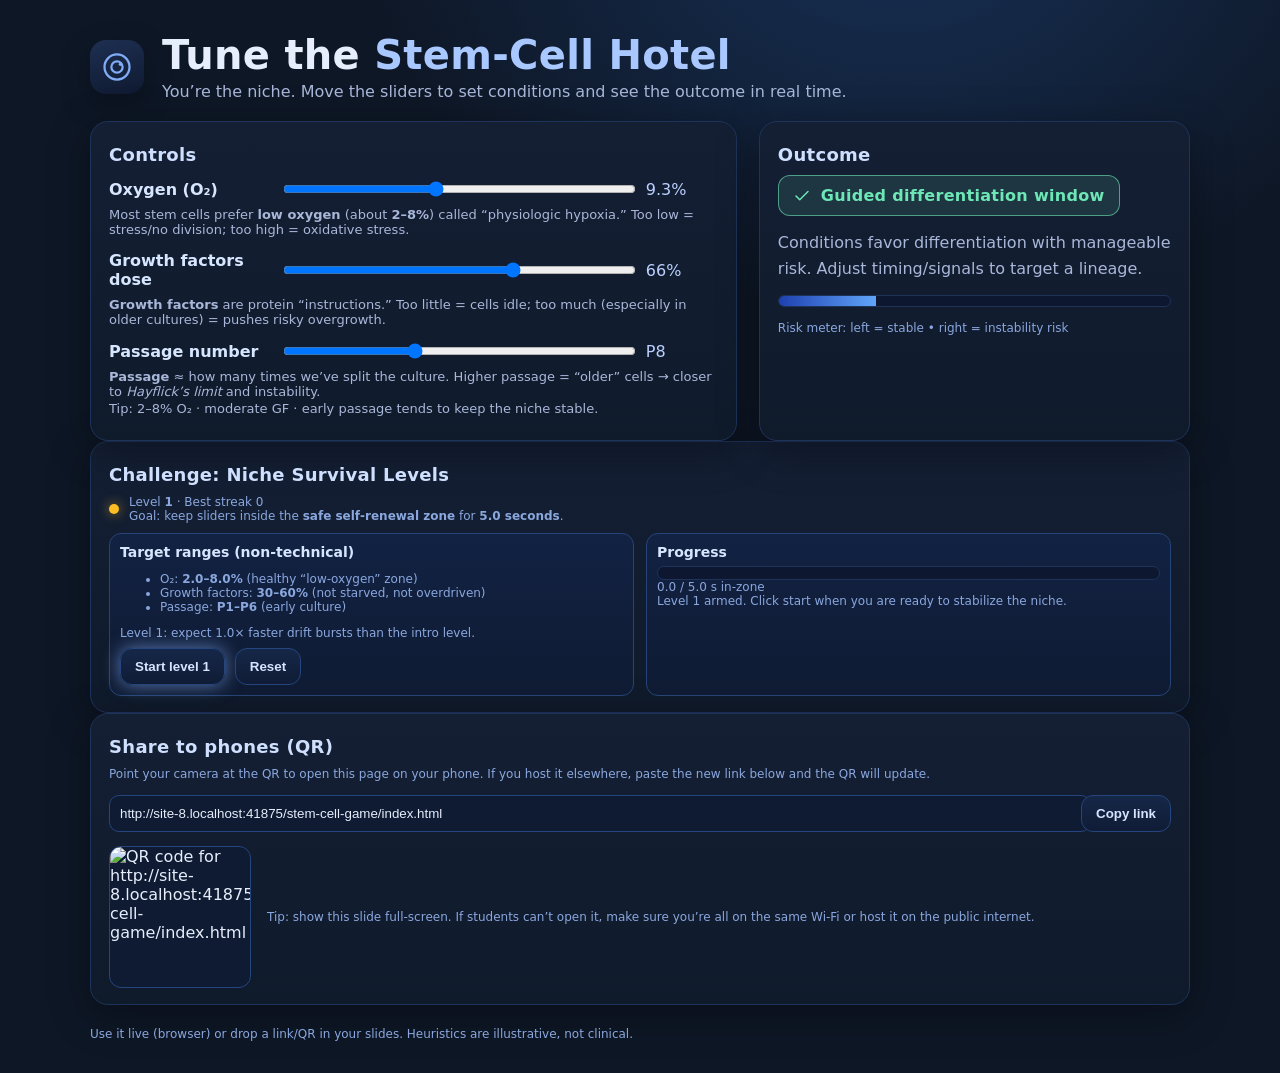
==== stem-cell-game/index.html @ 02c49bd9 "Tune stem-cell game escalation and UI" ====
<!doctype html>
<html lang="en">
<head>
  <meta charset="utf-8" />
  <meta name="viewport" content="width=device-width, initial-scale=1" />
  <title>Tune the Stem‑Cell Hotel – Interactive</title>
  <style>
    :root{
      --bg:#0e1726;          /* deep navy */
      --panel:#141f34;       /* card */
      --soft:#1b2a46;        /* accents */
      --text:#e6eefc;        /* main text */
      --muted:#a9b7d9;       /* secondary */
      --ok:#6ee7b7;          /* green */
      --warn:#fbbf24;        /* amber */
      --bad:#f87171;         /* red */
      --brand:#8ab4ff;       /* blue */
    }
    html,body{height:100%}
    body{
      margin:0; font-family: system-ui, Segoe UI, Roboto, Helvetica, Arial, "Apple Color Emoji", "Segoe UI Emoji";
      color:var(--text); background: radial-gradient(1200px 900px at 70% -10%, #173055 0%, var(--bg) 45%) no-repeat var(--bg);
    }
    .wrap{max-width:1100px;margin:0 auto;padding:32px}
    header{display:flex;gap:18px;align-items:center;margin-bottom:20px}
    .logo{width:54px;height:54px;display:grid;place-items:center;border-radius:16px;background:linear-gradient(165deg,#1e2f52,#0f1a30);box-shadow:0 10px 30px rgba(0,0,0,.25)}
    .logo svg{width:30px;height:30px;opacity:.95}
    h1{font-weight:800;font-size:clamp(26px,4vw,40px);letter-spacing:.3px;margin:0}
    .sub{color:var(--muted);margin-top:4px}

    .grid{display:grid;grid-template-columns:1.2fr .8fr;gap:22px}
    @media (max-width:900px){.grid{grid-template-columns:1fr}}

    .card{background:linear-gradient(180deg,var(--panel),#0f1a2b);border:1px solid #1e335a;box-shadow:0 10px 40px rgba(0,0,0,.35);border-radius:18px;padding:18px 18px 16px}
    .card h2{margin:4px 0 10px;font-size:18px;letter-spacing:.3px;color:#cfe0ff}
    .row{display:grid;grid-template-columns:160px 1fr 72px;align-items:center;gap:12px;margin:14px 0}
    .label{font-weight:700;color:#d7e6ff}
    input[type=range]{width:100%}
    .val{font-variant-numeric:tabular-nums; color:#bcd0ff}

    .pill{display:inline-grid;grid-auto-flow:column;gap:10px;align-items:center;padding:8px 12px;border-radius:999px;border:1px solid #274679;background:linear-gradient(180deg,#14233f,#0f1b33);color:#cfe0ff;font-weight:600}
    .pill kbd{font:600 12px ui-monospace,SFMono-Regular,Menlo,monospace;padding:2px 6px;border-radius:6px;background:#0c162a;border:1px solid #223b6d;color:#9ac0ff}

    .outcome{display:grid;gap:14px}
    .badge{display:inline-flex;align-items:center;gap:10px;padding:10px 14px;border-radius:12px;font-weight:800;letter-spacing:.3px;width:max-content}
    .badge svg{width:18px;height:18px}

    .ok{background:rgba(110,231,183,.12);border:1px solid rgba(110,231,183,.6);color:var(--ok)}
    .warn{background:rgba(251,191,36,.12);border:1px solid rgba(251,191,36,.6);color:var(--warn)}
    .bad{background:rgba(248,113,113,.12);border:1px solid rgba(248,113,113,.6);color:var(--bad)}

    .explain{color:var(--muted);line-height:1.6}
    .meter{height:10px;border-radius:999px;background:#0d1830;border:1px solid #1e325a;overflow:hidden}
    .bar{height:100%;background:linear-gradient(90deg,#1e40af,#60a5fa);width:0%}

    .buttons{display:flex;flex-wrap:wrap;gap:10px;margin-top:8px}
    button{cursor:pointer;border:1px solid #24457d;background:linear-gradient(180deg,#152748,#101c36);color:#d6e4ff;padding:10px 14px;border-radius:12px;font-weight:700}
    button:hover{filter:brightness(1.1)}
    button.glow{box-shadow:0 0 18px rgba(138,180,255,.6);animation:glimmer 1.6s ease-in-out infinite}
    @keyframes glimmer{0%,100%{box-shadow:0 0 12px rgba(138,180,255,.5)}50%{box-shadow:0 0 22px rgba(110,231,183,.8)} }

    footer{margin-top:22px;color:#9bb4e8}
    .small{font-size:12px;color:#8aa7de}
    a{color:var(--brand)}
      .help{font-size:13px;color:var(--muted);margin:-6px 0 8px 0}
    .challenge-head{display:flex;align-items:center;gap:10px}
    .challenge-head .dot{width:10px;height:10px;border-radius:999px;background:var(--warn);box-shadow:0 0 12px rgba(251,191,36,.6)}
    .challenge-grid{display:grid;grid-template-columns:1fr 1fr;gap:12px;margin-top:10px}
    .goal{background:linear-gradient(180deg,#122243,#0f1b33);border:1px solid #254477;border-radius:12px;padding:10px}
    .goal h3{margin:0 0 6px 0;font-size:14px;color:#d7e6ff}
    .progress{height:12px;border-radius:999px;background:#0d1830;border:1px solid #1e325a;overflow:hidden}
    .progress .pbar{height:100%;width:0%;background:linear-gradient(90deg,#34d399,#60a5fa)}
    .confetti{position:fixed;inset:0;pointer-events:none}
  </style>
</head>
<body>
  <div class="wrap">
    <header>
      <div class="logo" aria-hidden="true">
        <!-- Simple cell-ish logo -->
        <svg viewBox="0 0 24 24" fill="none" xmlns="http://www.w3.org/2000/svg">
          <circle cx="12" cy="12" r="10" stroke="#86b3ff" stroke-width="1.8"/>
          <circle cx="12" cy="12" r="4.5" stroke="#86b3ff" stroke-width="1.8"/>
          <circle cx="14.8" cy="9.8" r="1.4" fill="#86b3ff"/>
        </svg>
      </div>
      <div>
        <h1>Tune the <span style="color:#a8c8ff">Stem‑Cell Hotel</span></h1>
        <div class="sub">You’re the niche. Move the sliders to set conditions and see the outcome in real time.</div>
      </div>
    </header>

    <div class="grid">
      <section class="card" aria-labelledby="controls">
        <h2 id="controls">Controls</h2>
        <div class="row">
          <div class="label">Oxygen (O₂)</div>
          <input id="o2" type="range" min="0.5" max="21" value="5" step="0.1" aria-label="oxygen percentage" />
          <div class="val"><span id="o2Val">5.0</span>%</div>
        </div>
        <div class="help">Most stem cells prefer <strong>low oxygen</strong> (about <strong>2–8%</strong>) called “physiologic hypoxia.” Too low = stress/no division; too high = oxidative stress.</div>
        <div class="row">
          <div class="label">Growth factors dose</div>
          <input id="gf" type="range" min="0" max="100" value="45" step="1" aria-label="growth factor dose" />
          <div class="val"><span id="gfVal">45</span>%</div>
        </div>
        <div class="help"><strong>Growth factors</strong> are protein “instructions.” Too little = cells idle; too much (especially in older cultures) = pushes risky overgrowth.</div>
        <div class="row">
          <div class="label">Passage number</div>
          <input id="pass" type="range" min="1" max="20" value="5" step="1" aria-label="passage number" />
          <div class="val">P<span id="passVal">5</span></div>
        </div>
        <div class="help"><strong>Passage</strong> ≈ how many times we’ve split the culture. Higher passage = “older” cells → closer to <em>Hayflick’s limit</em> and instability.</div>

        <div class="help" role="note" aria-live="polite">Tip: 2–8% O₂ · moderate GF · early passage tends to keep the niche stable.</div>
      </section>

      <section class="card" aria-labelledby="outcomes">
        <h2 id="outcomes">Outcome</h2>
        <div class="outcome">
          <div id="badge" class="badge ok">
            <svg viewBox="0 0 24 24" fill="none" stroke="currentColor" stroke-width="2" stroke-linecap="round" stroke-linejoin="round">
              <path d="M20 6L9 17l-5-5"/>
            </svg>
            <span id="badgeText">Controlled self‑renewal / poised to differentiate</span>
          </div>
          <div class="explain" id="explain">O₂ within physiologic hypoxia, moderate growth signals, and early passage support healthy stem‑cell behavior.</div>
          <div class="meter" aria-hidden="true"><div class="bar" id="riskBar"></div></div>
          <div class="small">Risk meter: left = stable • right = instability risk</div>
        </div>
      </section>
    </div>

    <!-- Challenge card -->
    <section class="card" aria-labelledby="challenge">
      <h2 id="challenge">Challenge: Niche Survival Levels</h2>
      <div class="challenge-head">
        <span class="dot" id="liveDot"></span>
        <div class="small">
          <div>Level <strong id="levelLabel">1</strong> · Best streak <span id="bestLabel">0</span></div>
          <div id="challengeSummary">Goal: keep sliders inside the <strong>safe self‑renewal zone</strong> for <strong>5 seconds</strong>.</div>
        </div>
      </div>
      <div class="challenge-grid">
        <div class="goal">
          <h3>Target ranges (non‑technical)</h3>
          <ul class="small">
            <li>O₂: <strong id="o2RangeLabel">2–8%</strong> (healthy “low‑oxygen” zone)</li>
            <li>Growth factors: <strong id="gfRangeLabel">30–60%</strong> (not starved, not overdriven)</li>
            <li>Passage: <strong id="passRangeLabel">P1–P6</strong> (early culture)</li>
          </ul>
          <div class="small" id="difficultyNote">Level 1: baseline drift speed with gentle fluctuations.</div>
          <div class="buttons">
            <button id="startBtn">Start challenge</button>
            <button id="resetBtn">Reset</button>
          </div>
        </div>
        <div class="goal">
          <h3>Progress</h3>
          <div class="progress" aria-label="challenge progress"><div class="pbar" id="pbar"></div></div>
          <div class="small" id="ptime">0.0 / 5.0 s in-zone</div>
          <div class="small" id="statusNote">Adjust sliders to enter the safe zone. Leaving the zone slowly drains progress.</div>
        </div>
      </div>
    </section>

    <!-- Share via QR -->
    <section class="card" aria-labelledby="share">
      <h2 id="share">Share to phones (QR)</h2>
      <div class="small">Point your camera at the QR to open this page on your phone. If you host it elsewhere, paste the new link below and the QR will update.</div>
      <div class="row" style="grid-template-columns:1fr auto;align-items:start">
        <input id="shareLink" type="text" value="" style="width:100%;padding:10px;border-radius:10px;border:1px solid #24457d;background:#0f1b33;color:#e6eefc"/>
        <button id="copyBtn" title="Copy link">Copy link</button>
      </div>
      <div style="display:flex;gap:16px;align-items:center;margin-top:10px">
        <img id="qrImg" alt="QR code" style="width:140px;height:140px;border-radius:12px;border:1px solid #24457d;background:#0f1b33"/>
        <div class="small">Tip: show this slide full‑screen. If students can’t open it, make sure you’re all on the same Wi‑Fi or host it on the public internet.</div>
      </div>
    </section>

    <footer class="small">
      Use it live (browser) or drop a link/QR in your slides. Heuristics are illustrative, not clinical.
    </footer>
  </div>

  <script>
    const o2 = document.getElementById('o2');
    const gf = document.getElementById('gf');
    const pass = document.getElementById('pass');
    const o2Val = document.getElementById('o2Val');
    const gfVal = document.getElementById('gfVal');
    const passVal = document.getElementById('passVal');
    const badge = document.getElementById('badge');
    const badgeText = document.getElementById('badgeText');
    const explain = document.getElementById('explain');
    const riskBar = document.getElementById('riskBar');

    // Challenge elements
    const startBtn = document.getElementById('startBtn');
    const resetBtn = document.getElementById('resetBtn');
    const pbar = document.getElementById('pbar');
    const ptime = document.getElementById('ptime');
    const statusNote = document.getElementById('statusNote');
    const liveDot = document.getElementById('liveDot');
    const levelLabel = document.getElementById('levelLabel');
    const bestLabel = document.getElementById('bestLabel');
    const challengeSummary = document.getElementById('challengeSummary');
    const o2RangeLabel = document.getElementById('o2RangeLabel');
    const gfRangeLabel = document.getElementById('gfRangeLabel');
    const passRangeLabel = document.getElementById('passRangeLabel');
    const difficultyNote = document.getElementById('difficultyNote');
    const confetti = document.getElementById('confetti');

    // Share/QR elements
    const shareLink = document.getElementById('shareLink');
    const qrImg = document.getElementById('qrImg');
    const copyBtn = document.getElementById('copyBtn');

    // ---- Share/QR setup ----
    const runningLocal = ['localhost','127.0.0.1'].includes(window.location.hostname);

    function setQR(url){
      if(!url) return;
      shareLink.value = url;

      const remoteSrc = 'https://api.qrserver.com/v1/create-qr-code/?size=280x280&data=' + encodeURIComponent(url);

      if (runningLocal) {
        const localSrc = 'share-qr.png?v=' + Date.now();
        const restoreFallback = () => {
          qrImg.onerror = null;
          qrImg.src = remoteSrc;
        };
        qrImg.onerror = restoreFallback;
        qrImg.src = localSrc;
      } else {
        qrImg.onerror = null;
        qrImg.src = remoteSrc;
      }
      qrImg.alt = 'QR code for ' + url;
    }

    (async function initShare(){
      let initial = '';
      if (runningLocal) {
        try {
          const res = await fetch('share-url.txt?v=' + Date.now());
          if (res.ok) {
            initial = (await res.text()).trim();
          }
        } catch (err) {
          console.warn('Share URL fetch failed', err);
        }
      }
      if (!initial) {
        initial = window.location.href;
      }
      setQR(initial);
    })();

    shareLink.addEventListener('input', () => {
      const val = shareLink.value.trim();
      if(!val) return;
      setQR(val);
    });

    copyBtn.addEventListener('click', async () => {
      const val = shareLink.value.trim();
      if(!val) return;
      try {
        if (navigator.clipboard && navigator.clipboard.writeText) {
          await navigator.clipboard.writeText(val);
        } else {
          shareLink.select();
          document.execCommand('copy');
        }
        copyBtn.textContent = 'Copied!';
      } catch (err) {
        console.warn('Copy failed', err);
        copyBtn.textContent = 'Copy failed';
      }
      setTimeout(() => copyBtn.textContent = 'Copy link', 1200);
    });

    [o2,gf,pass].forEach(el=>el.addEventListener('input', update));

    function clamp(n,min,max){return Math.max(min,Math.min(max,n));}

    function update(){
      o2Val.textContent = (+o2.value).toFixed(1);
      gfVal.textContent = Math.round(+gf.value);
      passVal.textContent = Math.round(+pass.value);

      const o = +o2.value,
            g = +gf.value,
            p = +pass.value;

      // Heuristic scoring (illustrative):
      // base risk from culture age
      let risk = 0;
      risk += (p-1) * 3; // later passages accumulate risk

      // oxygen outside physiologic hypoxia (2–8%) adds risk
      if (o < 2) risk += (2 - o) * 10; // too low
      if (o > 8) risk += (o - 8) * 3;   // too high

      // very high growth factor drive, especially at late passage, raises risk
      if (g > 70) risk += (g - 70) * (p >= 8 ? 2.4 : 1.4);
      if (g < 15) risk += (15 - g) * 2; // too little signaling → quiescence/senescence tendency

      // Bound and map risk to 0–100
      risk = clamp(risk, 0, 100);
      riskBar.style.width = risk + '%';

      // Determine qualitative outcome buckets
      const inSweetO2 = (o >= 2 && o <= 8);
      const early = p <= 6;

      let state, tone, msg, note;

      if ((p >= 12) || (g <= 8 && o < 2)){
        state = 'No division / senescence';
        tone = 'warn';
        msg = 'No division / senescence';
        note = "Very late passage or starved signals push cells toward Hayflick’s limit and quiescence.";
      } else if ((g >= 80 && p >= 8) || (g >= 90) || (o < 1.2 && g >= 60)){
        state = 'Cancer / overgrowth risk';
        tone = 'bad';
        msg = 'Cancer / overgrowth risk';
        note = 'Strong mitogenic drive plus late passage/low oxygen raises instability risk. Tight GMP/QC needed.';
      } else if (inSweetO2 && early && g >= 30 && g <= 60){
        state = 'Controlled self‑renewal';
        tone = 'ok';
        msg = 'Controlled self‑renewal / poised to differentiate';
        note = 'Physiologic hypoxia (2–8% O₂), moderate growth signals and early passage support healthy behavior.';
      } else {
        state = 'Differentiation window';
        tone = 'ok';
        msg = 'Guided differentiation window';
        note = 'Conditions favor differentiation with manageable risk. Adjust timing/signals to target a lineage.';
      }

      badge.className = 'badge ' + tone;
      badgeText.textContent = msg;
      explain.textContent = note;
    }

    update();

    // ---------- Challenge logic ----------
    const GOAL_SECONDS = 5.0;       // survival time per level
    const BASE_DRAIN_RATE = 0.55;   // progress lost per second while out of zone (easier level 1)
    const TICK_MS = 100;            // update interval

    const sliderSettings = {
      o2: { el: o2, min: parseFloat(o2.min), max: parseFloat(o2.max), step: parseFloat(o2.step), unit: '%', decimals: 1 },
      gf: { el: gf, min: parseFloat(gf.min), max: parseFloat(gf.max), step: parseFloat(gf.step), unit: '%', decimals: 0 },
      pass: { el: pass, min: parseFloat(pass.min), max: parseFloat(pass.max), step: parseFloat(pass.step), unit: '', decimals: 0, prefix: 'P' }
    };

    const baseSafe = {
      o2: { center: 5, half: 3 },
      gf: { center: 45, half: 15 },
      pass: { center: 3.5, half: 2.5 }
    };

    const driftBase = {
      o2: 0.6,
      gf: 5,
      pass: 1.2
    };

    let level = 1;
    let bestLevel = 0;
    let goalSeconds = GOAL_SECONDS;
    let drainRate = BASE_DRAIN_RATE;
    let safeZone = computeSafeZone();
    let ticking = false;
    let acc = 0;
    let intervalId = null;
    let driftState = [];
    let pendingAutoAdvance = null;
    let pendingStart = null;

    function inSafeZone(){
      const o = +o2.value, g = +gf.value, p = +pass.value;
      return (o >= safeZone.o2.min && o <= safeZone.o2.max) &&
             (g >= safeZone.gf.min && g <= safeZone.gf.max) &&
             (p >= safeZone.pass.min && p <= safeZone.pass.max);
    }

    function setPbar(sec){
      const pct = Math.max(0, Math.min(100, (sec/goalSeconds)*100));
      pbar.style.width = pct + '%';
      ptime.textContent = sec.toFixed(1) + ' / ' + goalSeconds.toFixed(1) + ' s in-zone';
    }

    function pulseDot(active){
      liveDot.style.background = active ? 'var(--ok)' : 'var(--warn)';
      liveDot.style.boxShadow = active ? '0 0 14px rgba(110,231,183,.7)' : '0 0 12px rgba(251,191,36,.6)';
    }

    function startChallenge(){
      if (ticking) return;
      if (pendingStart){ clearTimeout(pendingStart); pendingStart = null; }
      if (pendingAutoAdvance){ clearTimeout(pendingAutoAdvance); pendingAutoAdvance = null; }
      ticking = true;
      pulseDot(true);
      startBtn.disabled = true;
      startBtn.classList.remove('glow');
      statusNote.textContent = `Level ${level} running… stabilize conditions for ${goalSeconds.toFixed(1)} seconds.`;
      initDrift();
      intervalId = setInterval(()=>{
        const dt = TICK_MS/1000;
        applyDrift(dt);
        if (inSafeZone()){
          acc += dt;
        } else {
          acc -= drainRate * dt;
        }
        acc = Math.max(0, Math.min(goalSeconds, acc));
        setPbar(acc);
        if (acc >= goalSeconds){
          win();
        }
      }, TICK_MS);
    }

    function stopChallenge(){
      if (!ticking && !intervalId) return;
      ticking = false;
      pulseDot(false);
      if (intervalId){ clearInterval(intervalId); intervalId = null; }
      startBtn.disabled = false;
      driftState = [];
    }

    function resetChallenge(){
      if (pendingAutoAdvance){ clearTimeout(pendingAutoAdvance); pendingAutoAdvance = null; }
      if (pendingStart){ clearTimeout(pendingStart); pendingStart = null; }
      prepareLevel(1);
    }

    function win(){
      stopChallenge();
      bestLevel = Math.max(bestLevel, level);
      bestLabel.textContent = bestLevel;
      statusNote.textContent = `✔ Level ${level} cleared! The niche tightens.`;
      burstConfetti();
      pendingAutoAdvance = setTimeout(()=>{
        prepareLevel(level + 1);
      }, 1200);
    }

    function prepareLevel(nextLevel){
      stopChallenge();
      if (pendingStart){ clearTimeout(pendingStart); pendingStart = null; }
      acc = 0;
      level = Math.max(1, nextLevel);
      safeZone = computeSafeZone();
      goalSeconds = GOAL_SECONDS;
      drainRate = BASE_DRAIN_RATE;
      setPbar(acc);
      updateRangeLabels();
      randomizeSliders();
      challengeSummary.innerHTML = `Goal: keep sliders inside the <strong>safe self‑renewal zone</strong> for <strong>${goalSeconds.toFixed(1)} seconds</strong>.`;
      levelLabel.textContent = level;
      bestLabel.textContent = bestLevel;
      startBtn.textContent = `Start level ${level}`;
      const driftFactor = driftMultiplier(level).toFixed(1);
      if (level === 1){
        statusNote.textContent = 'Level 1 armed. Click start when you are ready to stabilize the niche.';
        startBtn.classList.add('glow');
        startBtn.disabled = false;
      } else {
        statusNote.textContent = `Level ${level} armed. Volatility is ${driftFactor}× baseline. Auto-start in 1.2 seconds…`;
        startBtn.classList.remove('glow');
        startBtn.disabled = false;
        pendingStart = setTimeout(()=>{
          startChallenge();
        }, 1200);
      }
    }

    function computeSafeZone(){
      return {
        o2: rangeFrom(baseSafe.o2.center, baseSafe.o2.half, sliderSettings.o2),
        gf: rangeFrom(baseSafe.gf.center, baseSafe.gf.half, sliderSettings.gf),
        pass: rangeFrom(baseSafe.pass.center, baseSafe.pass.half, sliderSettings.pass)
      };
    }

    function rangeFrom(center, half, cfg){
      let min = center - half;
      let max = center + half;
      min = clamp(min, cfg.min, cfg.max);
      max = clamp(max, cfg.min, cfg.max);
      if (min >= max){ max = Math.min(cfg.max, min + cfg.step); }
      return {
        min: snapToStep(min, cfg),
        max: snapToStep(max, cfg)
      };
    }

    function updateRangeLabels(){
      o2RangeLabel.textContent = `${safeZone.o2.min.toFixed(1)}–${safeZone.o2.max.toFixed(1)}%`;
      gfRangeLabel.textContent = `${Math.round(safeZone.gf.min)}–${Math.round(safeZone.gf.max)}%`;
      passRangeLabel.textContent = `P${Math.round(safeZone.pass.min)}–P${Math.round(safeZone.pass.max)}`;
      const driftScale = driftMultiplier(level).toFixed(1);
      difficultyNote.textContent = `Level ${level}: expect ${driftScale}× faster drift bursts than the intro level.`;
    }

    function randomizeSliders(){
      Object.keys(sliderSettings).forEach(key => {
        const cfg = sliderSettings[key];
        const safe = safeZone[key];
        let value = cfg.min;
        let attempts = 0;
        do {
          value = randomBetween(cfg.min, cfg.max);
          value = clamp(value, cfg.min, cfg.max);
          value = snapToStep(value, cfg);
          attempts++;
        } while (value >= safe.min && value <= safe.max && attempts < 40);

        if (value >= safe.min && value <= safe.max){
          const step = cfg.step || 1;
          value = safe.min - step;
          if (value < cfg.min){
            value = safe.max + step;
          }
          value = clamp(value, cfg.min, cfg.max);
        }
        cfg.el.value = value;
      });
      update();
    }

    function snapToStep(value, cfg){
      const step = cfg.step || 1;
      const snapped = Math.round(value / step) * step;
      const fixed = cfg.decimals ? Number(snapped.toFixed(cfg.decimals)) : snapped;
      return clamp(fixed, cfg.min, cfg.max);
    }

    function randomBetween(min, max){
      return Math.random() * (max - min) + min;
    }

    function driftMultiplier(lvl){
      return 1 + (lvl-1) * 0.45;
    }

    function initDrift(){
      const scale = driftMultiplier(level);
      driftState = [
        { key: 'o2', dir: Math.random() < 0.5 ? -1 : 1, speed: driftBase.o2 * scale },
        { key: 'gf', dir: Math.random() < 0.5 ? -1 : 1, speed: driftBase.gf * scale },
        { key: 'pass', dir: Math.random() < 0.5 ? -1 : 1, speed: driftBase.pass * scale }
      ];
    }

    function applyDrift(dt){
      if (!driftState.length) return;
      const flipBase = 0.05 + (level-1) * 0.035;
      const burstBase = 0.06 + (level-1) * 0.045;
      const jitterBase = 0.25 + (level-1) * 0.12;
      driftState.forEach(state => {
        const cfg = sliderSettings[state.key];
        const flipChance = Math.min(0.5, flipBase);
        if (Math.random() < flipChance){
          state.dir *= -1;
        }
        const jitter = state.speed * jitterBase * (Math.random() - 0.5);
        let delta = (state.dir * state.speed + jitter) * dt;
        let newVal = parseFloat(cfg.el.value) + delta;
        const burstChance = Math.min(0.35, burstBase);
        if (Math.random() < burstChance){
          const burstDir = Math.random() < 0.5 ? -1 : 1;
          const burstMag = state.speed * (0.8 + Math.random() * 1.5);
          newVal += burstDir * burstMag;
        }
        if (newVal <= cfg.min || newVal >= cfg.max){
          state.dir *= -1;
          newVal = clamp(newVal, cfg.min, cfg.max);
        }
        cfg.el.value = snapToStep(newVal, cfg);
      });
      update();
    }

    startBtn.addEventListener('click', startChallenge);
    resetBtn.addEventListener('click', resetChallenge);

    prepareLevel(1);

    // Tiny confetti without libraries
    const ctx = confetti.getContext('2d');
    let flakes = [];
    function burstConfetti(){
      const W = confetti.width = innerWidth; const H = confetti.height = innerHeight;
      flakes = new Array(120).fill(0).map(()=>({
        x: Math.random()*W,
        y: -20 - Math.random()*H*0.3,
        s: 4+Math.random()*6,
        vx: -1+Math.random()*2,
        vy: 1+Math.random()*2.5,
        c: ['#6ee7b7','#8ab4ff','#fbbf24','#f87171'][Math.floor(Math.random()*4)]
      }));
      let t = 0;
      function anim(){
        ctx.clearRect(0,0,confetti.width,confetti.height);
        flakes.forEach(f=>{
          ctx.fillStyle = f.c;
          ctx.fillRect(f.x, f.y, f.s, f.s);
          f.x += f.vx; f.y += f.vy; f.vy += 0.02; // gravity
          if (f.y > innerHeight + 20) f.y = -20;
        });
        if (t++ < 250) requestAnimationFrame(anim);
      }
      anim();
    }
  </script>
</body>
</html>
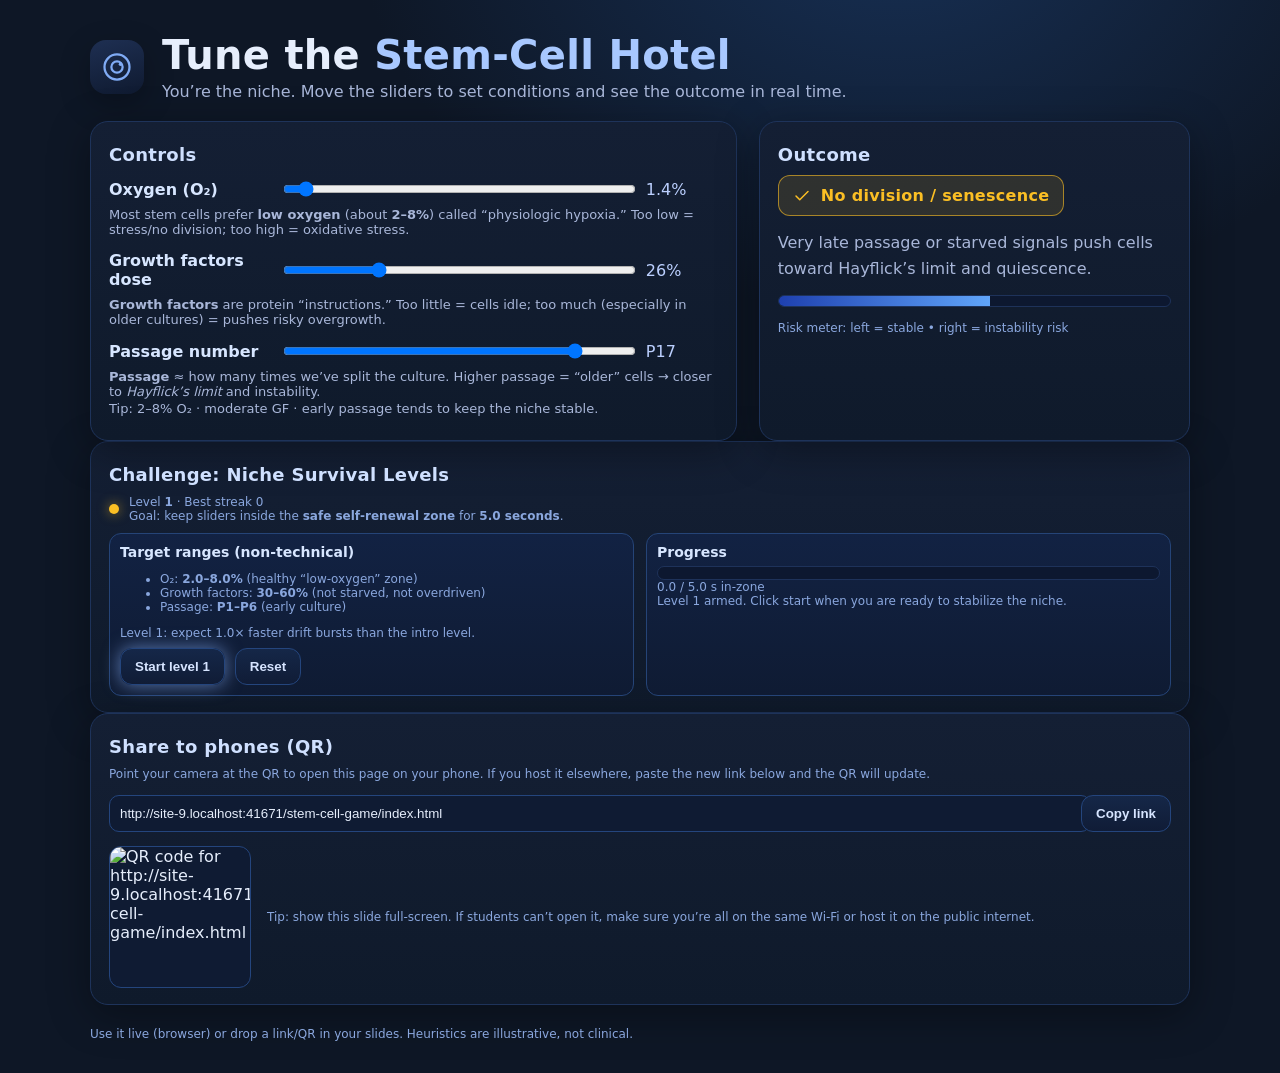
==== commit 42d88dba: "Fix level progression flow and tweak difficulty" ====
--- a/stem-cell-game/index.html
+++ b/stem-cell-game/index.html
@@ -443,12 +443,16 @@
 
     function win(){
       stopChallenge();
+      const nextLevel = level + 1;
       bestLevel = Math.max(bestLevel, level);
       bestLabel.textContent = bestLevel;
-      statusNote.textContent = `✔ Level ${level} cleared! The niche tightens.`;
+      startBtn.disabled = true;
+      startBtn.classList.remove('glow');
+      const preview = driftMultiplier(nextLevel).toFixed(1);
+      statusNote.textContent = `✔ Level ${level} cleared! Preparing level ${nextLevel} (${preview}× drift volatility)…`;
       burstConfetti();
       pendingAutoAdvance = setTimeout(()=>{
-        prepareLevel(level + 1);
+        prepareLevel(nextLevel);
       }, 1200);
     }
 
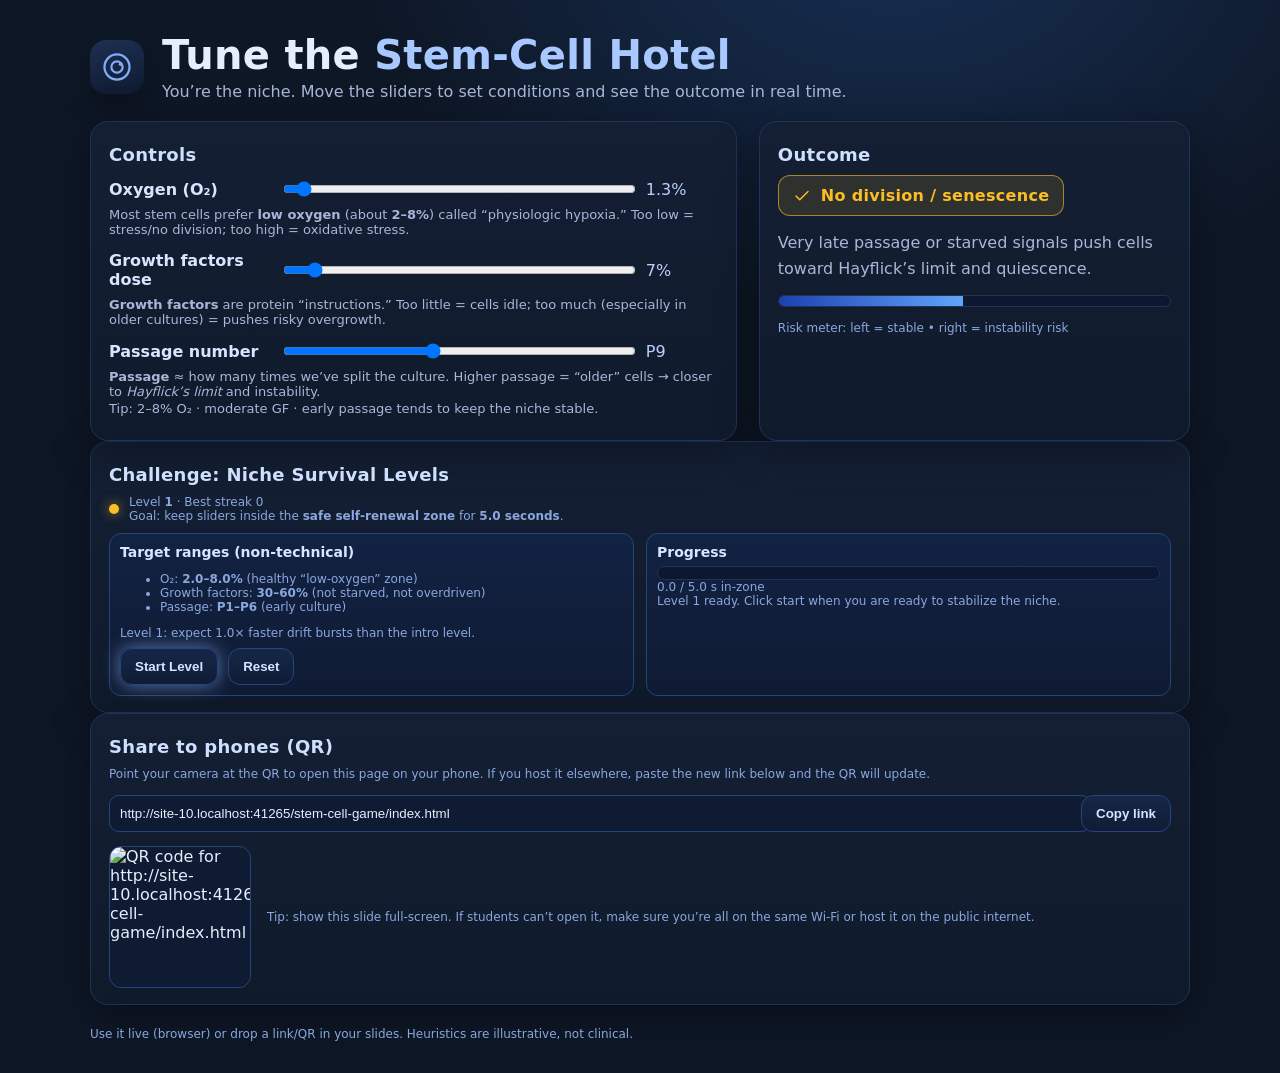
==== commit efc4bc35: "Fix level progression flow and add level intro overlay" ====
--- a/stem-cell-game/index.html
+++ b/stem-cell-game/index.html
@@ -57,7 +57,14 @@
     button{cursor:pointer;border:1px solid #24457d;background:linear-gradient(180deg,#152748,#101c36);color:#d6e4ff;padding:10px 14px;border-radius:12px;font-weight:700}
     button:hover{filter:brightness(1.1)}
     button.glow{box-shadow:0 0 18px rgba(138,180,255,.6);animation:glimmer 1.6s ease-in-out infinite}
-    @keyframes glimmer{0%,100%{box-shadow:0 0 12px rgba(138,180,255,.5)}50%{box-shadow:0 0 22px rgba(110,231,183,.8)} }
+    @keyframes glimmer{0%,100%{box-shadow:0 0 12px rgba(138,180,255,.5)}50%{box-shadow:0 0 22px rgba(110,231,183,.8)}}
+    #levelIntro{position:fixed;inset:0;display:flex;align-items:center;justify-content:center;pointer-events:none;opacity:0;transform:scale(.94);transition:opacity .4s ease,transform .5s ease;color:var(--text);z-index:40}
+    #levelIntro.active{opacity:1;transform:scale(1)}
+    #levelIntro .intro-bubble{background:rgba(20,31,52,.85);border:1px solid rgba(138,180,255,.5);border-radius:26px;padding:24px 32px;box-shadow:0 25px 60px rgba(6,12,26,.55);display:flex;align-items:center;gap:18px}
+    #levelIntro .cell{font-size:2.2rem;animation:float 1.8s ease-in-out infinite;filter:drop-shadow(0 8px 18px rgba(138,180,255,.4))}
+    #levelIntro .intro-text span{display:block;font-size:1.7rem;font-weight:800}
+    #levelIntro .intro-text small{display:block;font-size:0.95rem;color:var(--muted);margin-top:4px}
+    @keyframes float{0%,100%{transform:translateY(0)}50%{transform:translateY(-6px)}}
 
     footer{margin-top:22px;color:#9bb4e8}
     .small{font-size:12px;color:#8aa7de}
@@ -151,7 +158,7 @@
           </ul>
           <div class="small" id="difficultyNote">Level 1: baseline drift speed with gentle fluctuations.</div>
           <div class="buttons">
-            <button id="startBtn">Start challenge</button>
+            <button id="startBtn">Start Level</button>
             <button id="resetBtn">Reset</button>
           </div>
         </div>
@@ -181,6 +188,17 @@
     <footer class="small">
       Use it live (browser) or drop a link/QR in your slides. Heuristics are illustrative, not clinical.
     </footer>
+  </div>
+
+  <canvas id="confetti" class="confetti"></canvas>
+  <div id="levelIntro" aria-hidden="true">
+    <div class="intro-bubble">
+      <div class="cell" aria-hidden="true">🧫</div>
+      <div class="intro-text">
+        <span id="introLevel">Level 2</span>
+        <small id="introNote">1.4× drift volatility</small>
+      </div>
+    </div>
   </div>
 
   <script>
@@ -210,6 +228,9 @@
     const passRangeLabel = document.getElementById('passRangeLabel');
     const difficultyNote = document.getElementById('difficultyNote');
     const confetti = document.getElementById('confetti');
+    const introOverlay = document.getElementById('levelIntro');
+    const introLevelText = document.getElementById('introLevel');
+    const introNoteText = document.getElementById('introNote');
 
     // Share/QR elements
     const shareLink = document.getElementById('shareLink');
@@ -370,6 +391,7 @@
       pass: 1.2
     };
 
+    let introTimer = null;
     let level = 1;
     let bestLevel = 0;
     let goalSeconds = GOAL_SECONDS;
@@ -379,8 +401,7 @@
     let acc = 0;
     let intervalId = null;
     let driftState = [];
-    let pendingAutoAdvance = null;
-    let pendingStart = null;
+    let pendingTransition = null;
 
     function inSafeZone(){
       const o = +o2.value, g = +gf.value, p = +pass.value;
@@ -400,10 +421,17 @@
       liveDot.style.boxShadow = active ? '0 0 14px rgba(110,231,183,.7)' : '0 0 12px rgba(251,191,36,.6)';
     }
 
+    function clearTransition(){
+      if (pendingTransition){
+        clearTimeout(pendingTransition);
+        pendingTransition = null;
+      }
+      hideLevelIntro();
+    }
+
     function startChallenge(){
       if (ticking) return;
-      if (pendingStart){ clearTimeout(pendingStart); pendingStart = null; }
-      if (pendingAutoAdvance){ clearTimeout(pendingAutoAdvance); pendingAutoAdvance = null; }
+      clearTransition();
       ticking = true;
       pulseDot(true);
       startBtn.disabled = true;
@@ -436,8 +464,7 @@
     }
 
     function resetChallenge(){
-      if (pendingAutoAdvance){ clearTimeout(pendingAutoAdvance); pendingAutoAdvance = null; }
-      if (pendingStart){ clearTimeout(pendingStart); pendingStart = null; }
+      clearTransition();
       prepareLevel(1);
     }
 
@@ -451,14 +478,15 @@
       const preview = driftMultiplier(nextLevel).toFixed(1);
       statusNote.textContent = `✔ Level ${level} cleared! Preparing level ${nextLevel} (${preview}× drift volatility)…`;
       burstConfetti();
-      pendingAutoAdvance = setTimeout(()=>{
-        prepareLevel(nextLevel);
-      }, 1200);
-    }
-
-    function prepareLevel(nextLevel){
+      showLevelIntro(nextLevel, preview);
+      pendingTransition = setTimeout(()=>{
+        prepareLevel(nextLevel, true);
+      }, 1400);
+    }
+
+    function prepareLevel(nextLevel, fromWin = false){
       stopChallenge();
-      if (pendingStart){ clearTimeout(pendingStart); pendingStart = null; }
+      clearTransition();
       acc = 0;
       level = Math.max(1, nextLevel);
       safeZone = computeSafeZone();
@@ -470,20 +498,18 @@
       challengeSummary.innerHTML = `Goal: keep sliders inside the <strong>safe self‑renewal zone</strong> for <strong>${goalSeconds.toFixed(1)} seconds</strong>.`;
       levelLabel.textContent = level;
       bestLabel.textContent = bestLevel;
-      startBtn.textContent = `Start level ${level}`;
+      startBtn.textContent = 'Start Level';
       const driftFactor = driftMultiplier(level).toFixed(1);
       if (level === 1){
-        statusNote.textContent = 'Level 1 armed. Click start when you are ready to stabilize the niche.';
+        statusNote.textContent = 'Level 1 ready. Click start when you are ready to stabilize the niche.';
         startBtn.classList.add('glow');
-        startBtn.disabled = false;
       } else {
-        statusNote.textContent = `Level ${level} armed. Volatility is ${driftFactor}× baseline. Auto-start in 1.2 seconds…`;
+        statusNote.textContent = fromWin
+          ? `Level ${level} ready. Drift volatility is ${driftFactor}× baseline. Press Start when ready.`
+          : `Level ${level} armed. Drift volatility is ${driftFactor}× baseline.`;
         startBtn.classList.remove('glow');
-        startBtn.disabled = false;
-        pendingStart = setTimeout(()=>{
-          startChallenge();
-        }, 1200);
-      }
+      }
+      startBtn.disabled = false;
     }
 
     function computeSafeZone(){
@@ -512,6 +538,29 @@
       passRangeLabel.textContent = `P${Math.round(safeZone.pass.min)}–P${Math.round(safeZone.pass.max)}`;
       const driftScale = driftMultiplier(level).toFixed(1);
       difficultyNote.textContent = `Level ${level}: expect ${driftScale}× faster drift bursts than the intro level.`;
+    }
+
+    function showLevelIntro(nextLevel, preview){
+      if (!introOverlay) return;
+      introLevelText.textContent = `Level ${nextLevel}`;
+      introNoteText.textContent = `${preview}× drift volatility`;
+      introOverlay.classList.add('active');
+      if (introTimer){
+        clearTimeout(introTimer);
+      }
+      introTimer = setTimeout(()=>{
+        introOverlay.classList.remove('active');
+        introTimer = null;
+      }, 1100);
+    }
+
+    function hideLevelIntro(){
+      if (!introOverlay) return;
+      introOverlay.classList.remove('active');
+      if (introTimer){
+        clearTimeout(introTimer);
+        introTimer = null;
+      }
     }
 
     function randomizeSliders(){
@@ -599,9 +648,10 @@
     prepareLevel(1);
 
     // Tiny confetti without libraries
-    const ctx = confetti.getContext('2d');
+    const ctx = confetti ? confetti.getContext('2d') : null;
     let flakes = [];
     function burstConfetti(){
+      if (!confetti || !ctx) return;
       const W = confetti.width = innerWidth; const H = confetti.height = innerHeight;
       flakes = new Array(120).fill(0).map(()=>({
         x: Math.random()*W,
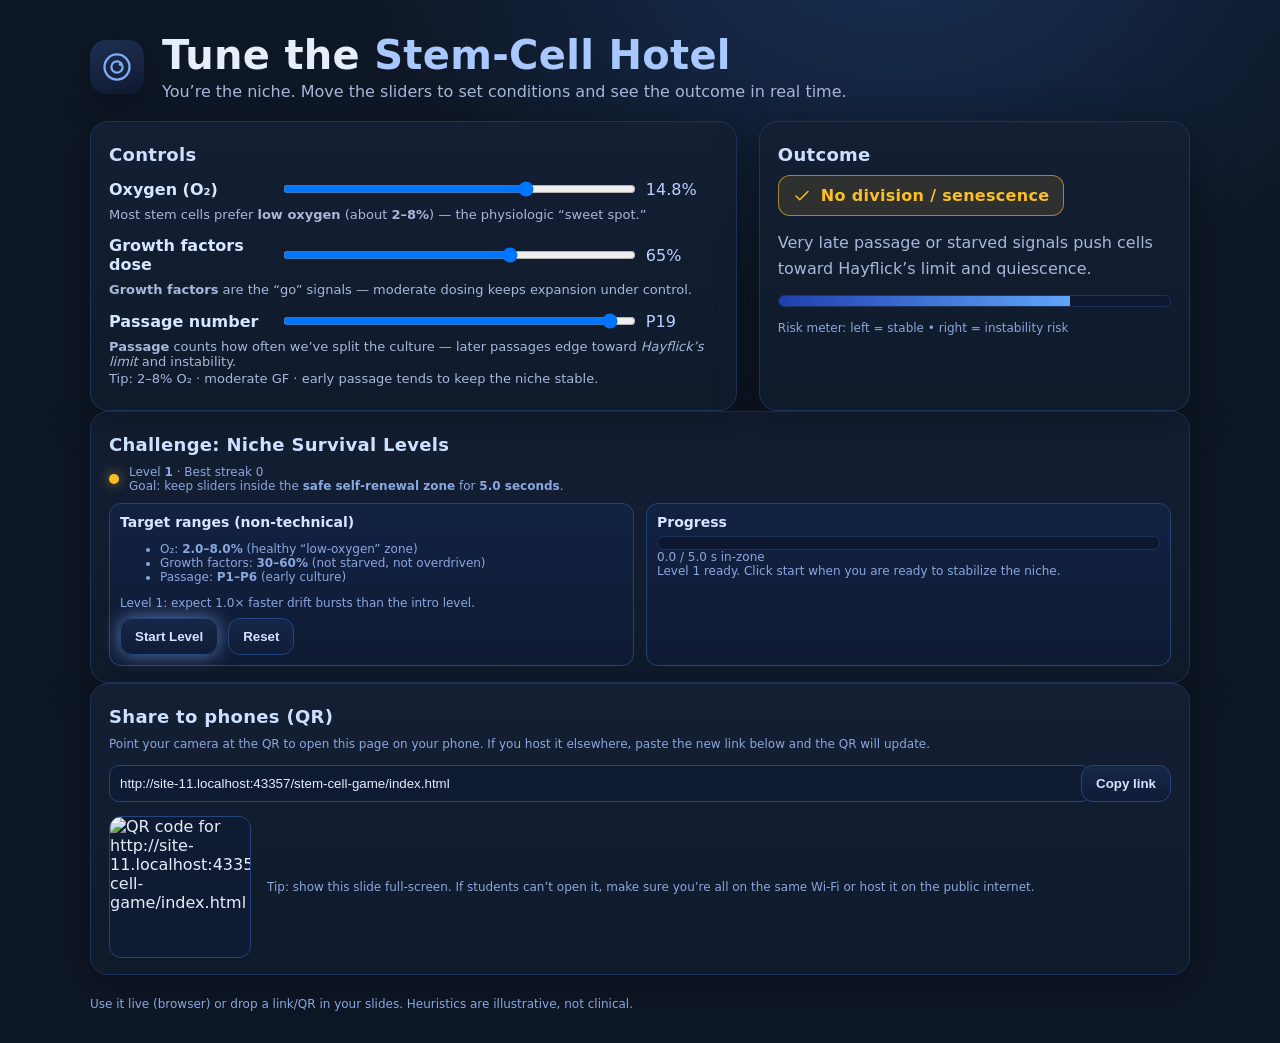
==== commit b3f24d6b: "Polish stem-cell game overlays and copy" ====
--- a/stem-cell-game/index.html
+++ b/stem-cell-game/index.html
@@ -105,19 +105,19 @@
           <input id="o2" type="range" min="0.5" max="21" value="5" step="0.1" aria-label="oxygen percentage" />
           <div class="val"><span id="o2Val">5.0</span>%</div>
         </div>
-        <div class="help">Most stem cells prefer <strong>low oxygen</strong> (about <strong>2–8%</strong>) called “physiologic hypoxia.” Too low = stress/no division; too high = oxidative stress.</div>
+        <div class="help">Most stem cells prefer <strong>low oxygen</strong> (about <strong>2–8%</strong>) — the physiologic “sweet spot.”</div>
         <div class="row">
           <div class="label">Growth factors dose</div>
           <input id="gf" type="range" min="0" max="100" value="45" step="1" aria-label="growth factor dose" />
           <div class="val"><span id="gfVal">45</span>%</div>
         </div>
-        <div class="help"><strong>Growth factors</strong> are protein “instructions.” Too little = cells idle; too much (especially in older cultures) = pushes risky overgrowth.</div>
+        <div class="help"><strong>Growth factors</strong> are the “go” signals — moderate dosing keeps expansion under control.</div>
         <div class="row">
           <div class="label">Passage number</div>
           <input id="pass" type="range" min="1" max="20" value="5" step="1" aria-label="passage number" />
           <div class="val">P<span id="passVal">5</span></div>
         </div>
-        <div class="help"><strong>Passage</strong> ≈ how many times we’ve split the culture. Higher passage = “older” cells → closer to <em>Hayflick’s limit</em> and instability.</div>
+        <div class="help"><strong>Passage</strong> counts how often we’ve split the culture — later passages edge toward <em>Hayflick’s limit</em> and instability.</div>
 
         <div class="help" role="note" aria-live="polite">Tip: 2–8% O₂ · moderate GF · early passage tends to keep the niche stable.</div>
       </section>
@@ -650,6 +650,7 @@
     // Tiny confetti without libraries
     const ctx = confetti ? confetti.getContext('2d') : null;
     let flakes = [];
+    let confettiFrame = null;
     function burstConfetti(){
       if (!confetti || !ctx) return;
       const W = confetti.width = innerWidth; const H = confetti.height = innerHeight;
@@ -670,7 +671,17 @@
           f.x += f.vx; f.y += f.vy; f.vy += 0.02; // gravity
           if (f.y > innerHeight + 20) f.y = -20;
         });
-        if (t++ < 250) requestAnimationFrame(anim);
+        if (t++ < 220){
+          confettiFrame = requestAnimationFrame(anim);
+        } else {
+          flakes = [];
+          ctx.clearRect(0,0,confetti.width,confetti.height);
+          confettiFrame = null;
+        }
+      }
+      if (confettiFrame){
+        cancelAnimationFrame(confettiFrame);
+        confettiFrame = null;
       }
       anim();
     }
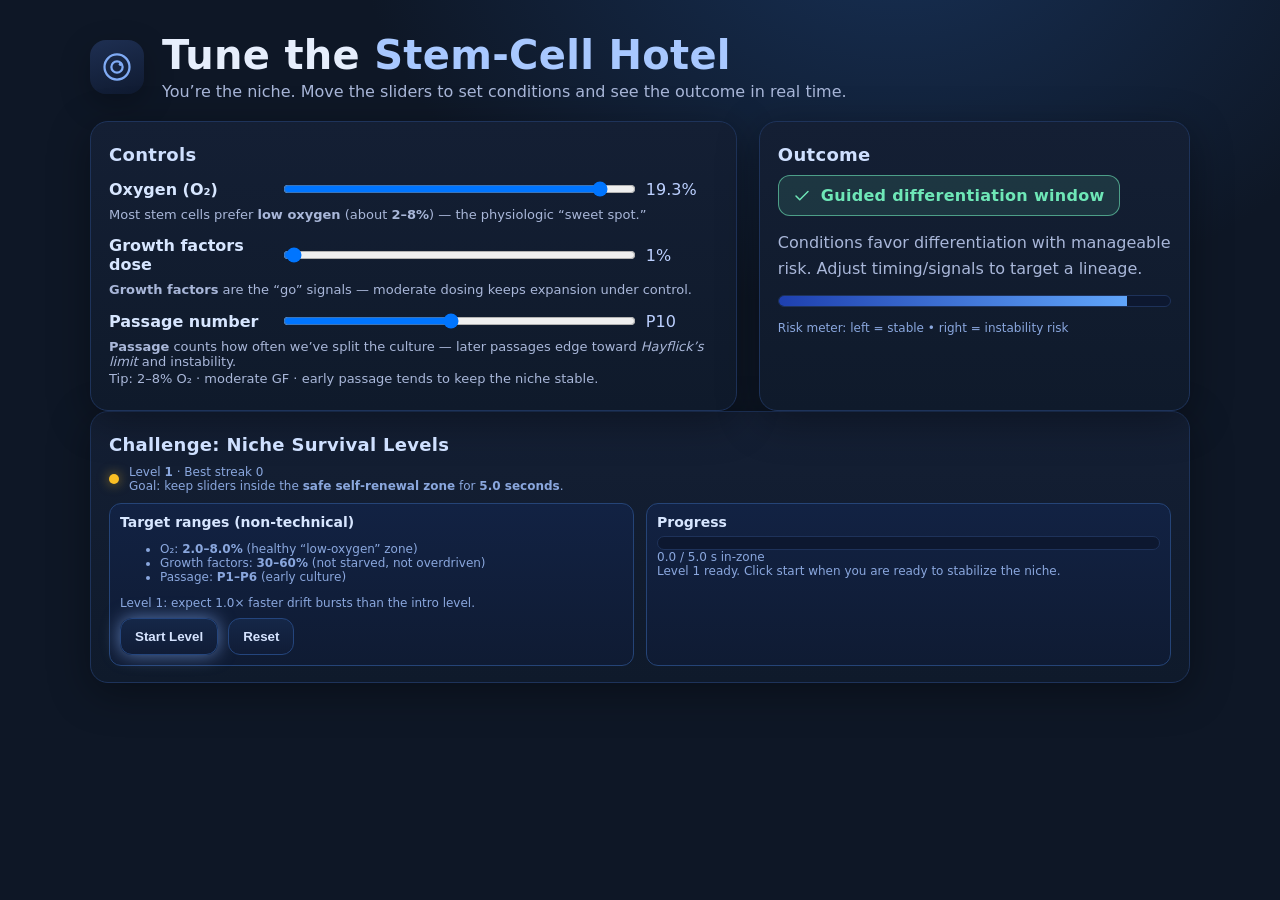
==== commit ebf71049: "Remove QR share panel and polish confetti" ====
--- a/stem-cell-game/index.html
+++ b/stem-cell-game/index.html
@@ -171,23 +171,8 @@
       </div>
     </section>
 
-    <!-- Share via QR -->
-    <section class="card" aria-labelledby="share">
-      <h2 id="share">Share to phones (QR)</h2>
-      <div class="small">Point your camera at the QR to open this page on your phone. If you host it elsewhere, paste the new link below and the QR will update.</div>
-      <div class="row" style="grid-template-columns:1fr auto;align-items:start">
-        <input id="shareLink" type="text" value="" style="width:100%;padding:10px;border-radius:10px;border:1px solid #24457d;background:#0f1b33;color:#e6eefc"/>
-        <button id="copyBtn" title="Copy link">Copy link</button>
-      </div>
-      <div style="display:flex;gap:16px;align-items:center;margin-top:10px">
-        <img id="qrImg" alt="QR code" style="width:140px;height:140px;border-radius:12px;border:1px solid #24457d;background:#0f1b33"/>
-        <div class="small">Tip: show this slide full‑screen. If students can’t open it, make sure you’re all on the same Wi‑Fi or host it on the public internet.</div>
-      </div>
-    </section>
-
-    <footer class="small">
-      Use it live (browser) or drop a link/QR in your slides. Heuristics are illustrative, not clinical.
-    </footer>
+   <!-- Share via QR -->
+    <!-- (Share section removed) -->
   </div>
 
   <canvas id="confetti" class="confetti"></canvas>
@@ -231,77 +216,6 @@
     const introOverlay = document.getElementById('levelIntro');
     const introLevelText = document.getElementById('introLevel');
     const introNoteText = document.getElementById('introNote');
-
-    // Share/QR elements
-    const shareLink = document.getElementById('shareLink');
-    const qrImg = document.getElementById('qrImg');
-    const copyBtn = document.getElementById('copyBtn');
-
-    // ---- Share/QR setup ----
-    const runningLocal = ['localhost','127.0.0.1'].includes(window.location.hostname);
-
-    function setQR(url){
-      if(!url) return;
-      shareLink.value = url;
-
-      const remoteSrc = 'https://api.qrserver.com/v1/create-qr-code/?size=280x280&data=' + encodeURIComponent(url);
-
-      if (runningLocal) {
-        const localSrc = 'share-qr.png?v=' + Date.now();
-        const restoreFallback = () => {
-          qrImg.onerror = null;
-          qrImg.src = remoteSrc;
-        };
-        qrImg.onerror = restoreFallback;
-        qrImg.src = localSrc;
-      } else {
-        qrImg.onerror = null;
-        qrImg.src = remoteSrc;
-      }
-      qrImg.alt = 'QR code for ' + url;
-    }
-
-    (async function initShare(){
-      let initial = '';
-      if (runningLocal) {
-        try {
-          const res = await fetch('share-url.txt?v=' + Date.now());
-          if (res.ok) {
-            initial = (await res.text()).trim();
-          }
-        } catch (err) {
-          console.warn('Share URL fetch failed', err);
-        }
-      }
-      if (!initial) {
-        initial = window.location.href;
-      }
-      setQR(initial);
-    })();
-
-    shareLink.addEventListener('input', () => {
-      const val = shareLink.value.trim();
-      if(!val) return;
-      setQR(val);
-    });
-
-    copyBtn.addEventListener('click', async () => {
-      const val = shareLink.value.trim();
-      if(!val) return;
-      try {
-        if (navigator.clipboard && navigator.clipboard.writeText) {
-          await navigator.clipboard.writeText(val);
-        } else {
-          shareLink.select();
-          document.execCommand('copy');
-        }
-        copyBtn.textContent = 'Copied!';
-      } catch (err) {
-        console.warn('Copy failed', err);
-        copyBtn.textContent = 'Copy failed';
-      }
-      setTimeout(() => copyBtn.textContent = 'Copy link', 1200);
-    });
 
     [o2,gf,pass].forEach(el=>el.addEventListener('input', update));
 
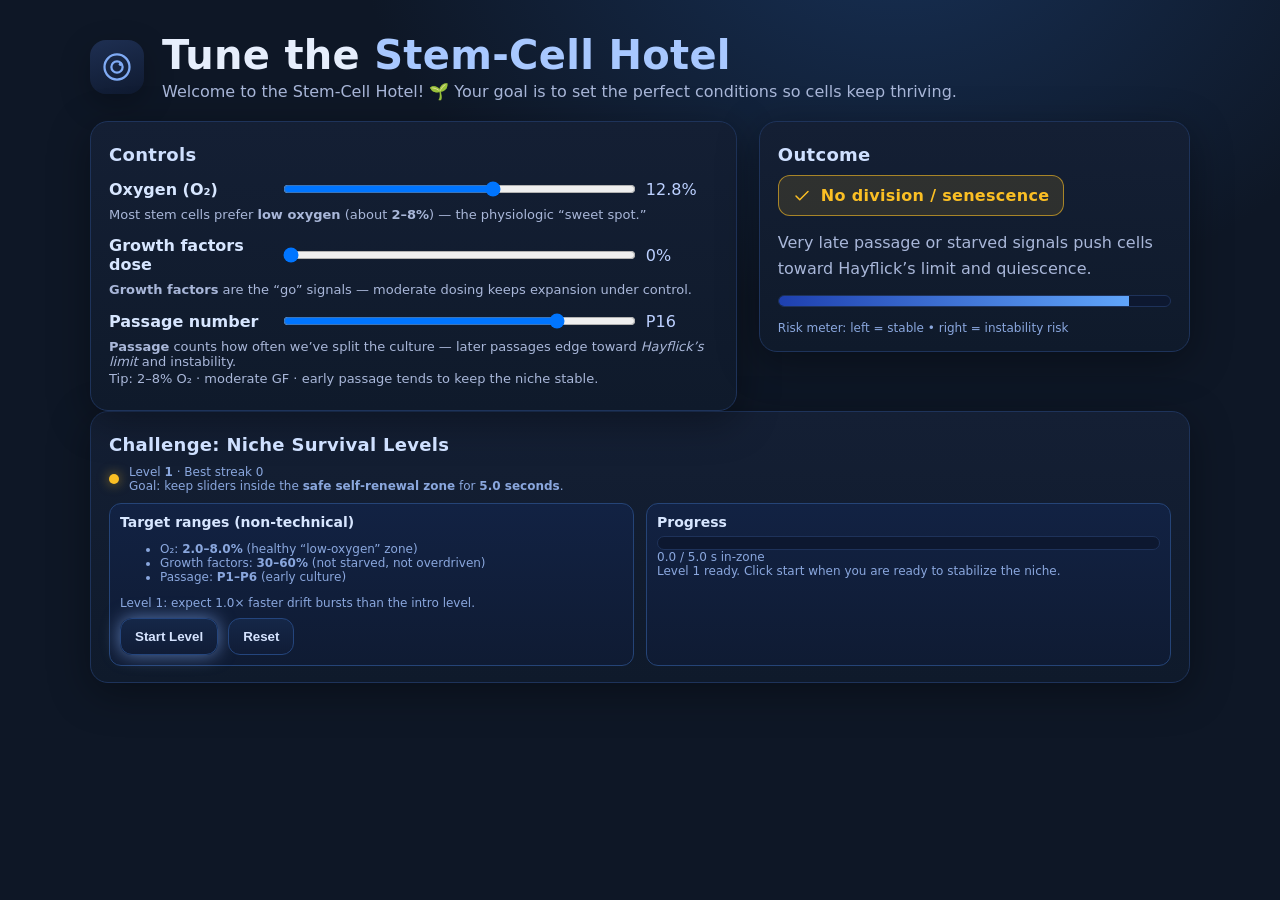
==== commit 6a30f869: "Tweak layout stability and update hero intro" ====
--- a/stem-cell-game/index.html
+++ b/stem-cell-game/index.html
@@ -28,7 +28,7 @@
     h1{font-weight:800;font-size:clamp(26px,4vw,40px);letter-spacing:.3px;margin:0}
     .sub{color:var(--muted);margin-top:4px}
 
-    .grid{display:grid;grid-template-columns:1.2fr .8fr;gap:22px}
+    .grid{display:grid;grid-template-columns:minmax(0,1.2fr) minmax(0,.8fr);gap:22px;align-items:start}
     @media (max-width:900px){.grid{grid-template-columns:1fr}}
 
     .card{background:linear-gradient(180deg,var(--panel),#0f1a2b);border:1px solid #1e335a;box-shadow:0 10px 40px rgba(0,0,0,.35);border-radius:18px;padding:18px 18px 16px}
@@ -93,7 +93,7 @@
       </div>
       <div>
         <h1>Tune the <span style="color:#a8c8ff">Stem‑Cell Hotel</span></h1>
-        <div class="sub">You’re the niche. Move the sliders to set conditions and see the outcome in real time.</div>
+        <div class="sub">Welcome to the Stem‑Cell Hotel! 🌱 Your goal is to set the perfect conditions so cells keep thriving.</div>
       </div>
     </header>
 
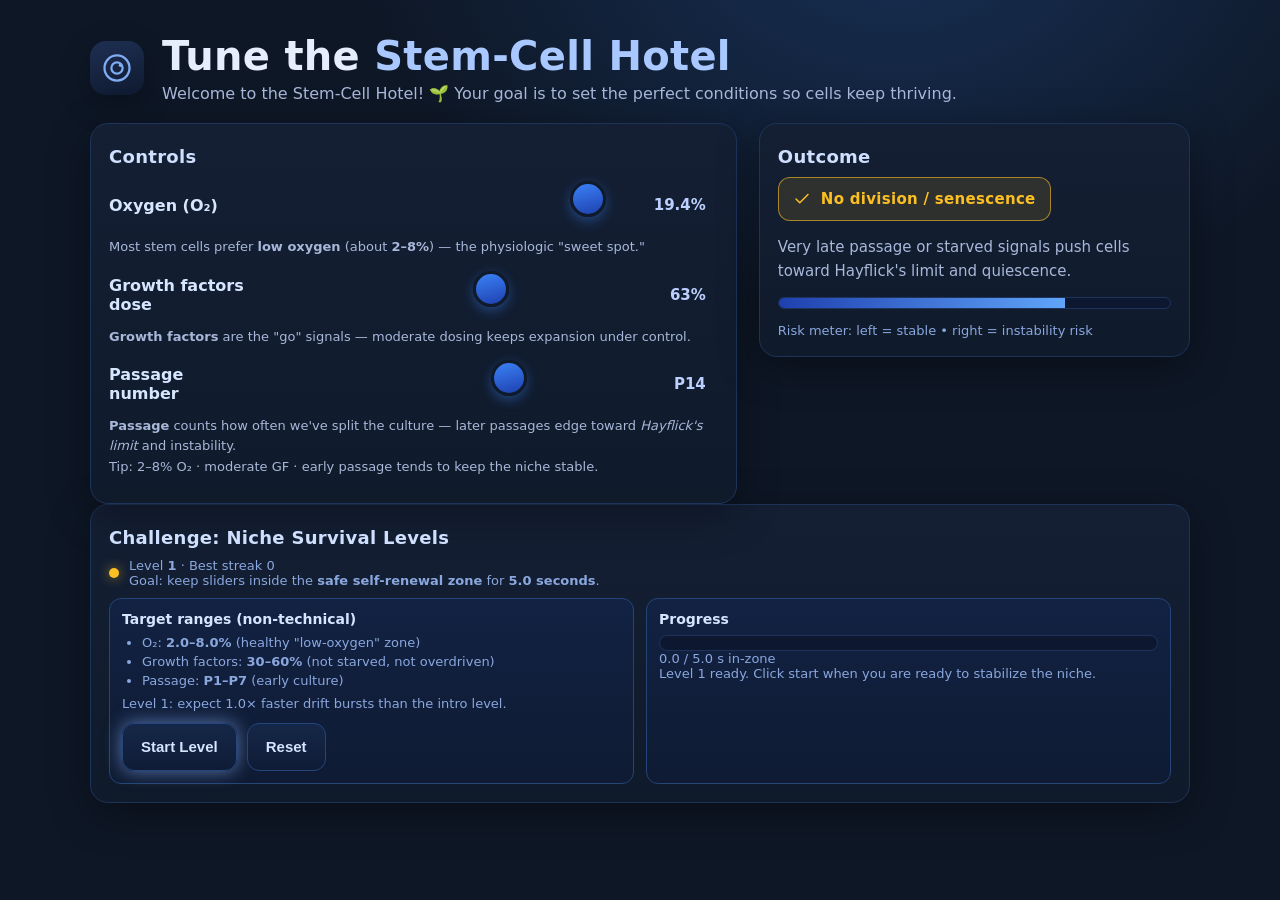
==== commit 43fc2226: "Update index.html" ====
--- a/stem-cell-game/index.html
+++ b/stem-cell-game/index.html
@@ -2,89 +2,175 @@
 <html lang="en">
 <head>
   <meta charset="utf-8" />
-  <meta name="viewport" content="width=device-width, initial-scale=1" />
+  <meta name="viewport" content="width=device-width, initial-scale=1, maximum-scale=1, user-scalable=no" />
   <title>Tune the Stem‑Cell Hotel – Interactive</title>
   <style>
     :root{
-      --bg:#0e1726;          /* deep navy */
-      --panel:#141f34;       /* card */
-      --soft:#1b2a46;        /* accents */
-      --text:#e6eefc;        /* main text */
-      --muted:#a9b7d9;       /* secondary */
-      --ok:#6ee7b7;          /* green */
-      --warn:#fbbf24;        /* amber */
-      --bad:#f87171;         /* red */
-      --brand:#8ab4ff;       /* blue */
+      --bg:#0e1726;
+      --panel:#141f34;
+      --soft:#1b2a46;
+      --text:#e6eefc;
+      --muted:#a9b7d9;
+      --ok:#6ee7b7;
+      --warn:#fbbf24;
+      --bad:#f87171;
+      --brand:#8ab4ff;
     }
     html,body{height:100%}
     body{
       margin:0; font-family: system-ui, Segoe UI, Roboto, Helvetica, Arial, "Apple Color Emoji", "Segoe UI Emoji";
       color:var(--text); background: radial-gradient(1200px 900px at 70% -10%, #173055 0%, var(--bg) 45%) no-repeat var(--bg);
-    }
-    .wrap{max-width:1100px;margin:0 auto;padding:32px}
-    header{display:flex;gap:18px;align-items:center;margin-bottom:20px}
-    .logo{width:54px;height:54px;display:grid;place-items:center;border-radius:16px;background:linear-gradient(165deg,#1e2f52,#0f1a30);box-shadow:0 10px 30px rgba(0,0,0,.25)}
-    .logo svg{width:30px;height:30px;opacity:.95}
-    h1{font-weight:800;font-size:clamp(26px,4vw,40px);letter-spacing:.3px;margin:0}
-    .sub{color:var(--muted);margin-top:4px}
-
-    .grid{display:grid;grid-template-columns:minmax(0,1.2fr) minmax(0,.8fr);gap:22px;align-items:start}
-    @media (max-width:900px){.grid{grid-template-columns:1fr}}
-
-    .card{background:linear-gradient(180deg,var(--panel),#0f1a2b);border:1px solid #1e335a;box-shadow:0 10px 40px rgba(0,0,0,.35);border-radius:18px;padding:18px 18px 16px}
-    .card h2{margin:4px 0 10px;font-size:18px;letter-spacing:.3px;color:#cfe0ff}
-    .row{display:grid;grid-template-columns:160px 1fr 72px;align-items:center;gap:12px;margin:14px 0}
-    .label{font-weight:700;color:#d7e6ff}
-    input[type=range]{width:100%}
-    .val{font-variant-numeric:tabular-nums; color:#bcd0ff}
+      -webkit-tap-highlight-color: transparent;
+    }
+    .wrap{max-width:1100px;margin:0 auto;padding:16px}
+    @media (min-width:768px){.wrap{padding:32px}}
+    header{display:flex;gap:12px;align-items:center;margin-bottom:16px}
+    @media (min-width:768px){header{gap:18px;margin-bottom:20px}}
+    .logo{width:48px;height:48px;display:grid;place-items:center;border-radius:14px;background:linear-gradient(165deg,#1e2f52,#0f1a30);box-shadow:0 10px 30px rgba(0,0,0,.25)}
+    @media (min-width:768px){.logo{width:54px;height:54px;border-radius:16px}}
+    .logo svg{width:26px;height:26px;opacity:.95}
+    @media (min-width:768px){.logo svg{width:30px;height:30px}}
+    h1{font-weight:800;font-size:clamp(22px,5vw,40px);letter-spacing:.3px;margin:0;line-height:1.2}
+    .sub{color:var(--muted);margin-top:4px;font-size:14px}
+    @media (min-width:768px){.sub{font-size:16px}}
+
+    .grid{display:grid;grid-template-columns:1fr;gap:16px;align-items:start}
+    @media (min-width:900px){.grid{grid-template-columns:minmax(0,1.2fr) minmax(0,.8fr);gap:22px}}
+
+    .card{background:linear-gradient(180deg,var(--panel),#0f1a2b);border:1px solid #1e335a;box-shadow:0 10px 40px rgba(0,0,0,.35);border-radius:16px;padding:16px}
+    @media (min-width:768px){.card{border-radius:18px;padding:18px}}
+    .card h2{margin:4px 0 12px;font-size:17px;letter-spacing:.3px;color:#cfe0ff}
+    @media (min-width:768px){.card h2{font-size:18px;margin-bottom:10px}}
+    
+    .row{display:grid;grid-template-columns:1fr;gap:8px;margin:16px 0}
+    @media (min-width:640px){.row{grid-template-columns:140px 1fr auto;align-items:center;gap:12px;margin:14px 0}}
+    
+    .label{font-weight:700;color:#d7e6ff;font-size:15px}
+    @media (min-width:768px){.label{font-size:16px}}
+    
+    .slider-container{display:flex;align-items:center;gap:12px}
+    
+    /* MUCH BIGGER SLIDERS FOR MOBILE */
+    input[type=range]{
+      width:100%;
+      height:44px;
+      -webkit-appearance:none;
+      appearance:none;
+      background:transparent;
+      cursor:pointer;
+    }
+    input[type=range]::-webkit-slider-track{
+      height:12px;
+      background:linear-gradient(180deg,#0d1830,#152340);
+      border-radius:999px;
+      border:1px solid #1e325a;
+    }
+    input[type=range]::-webkit-slider-thumb{
+      -webkit-appearance:none;
+      appearance:none;
+      width:36px;
+      height:36px;
+      border-radius:50%;
+      background:linear-gradient(165deg,#3b82f6,#1e40af);
+      border:3px solid #0f1a2b;
+      box-shadow:0 4px 12px rgba(59,130,246,.4);
+      margin-top:-12px;
+      cursor:grab;
+    }
+    input[type=range]:active::-webkit-slider-thumb{
+      cursor:grabbing;
+      box-shadow:0 6px 20px rgba(59,130,246,.6);
+    }
+    input[type=range]::-moz-range-track{
+      height:12px;
+      background:linear-gradient(180deg,#0d1830,#152340);
+      border-radius:999px;
+      border:1px solid #1e325a;
+    }
+    input[type=range]::-moz-range-thumb{
+      width:36px;
+      height:36px;
+      border-radius:50%;
+      background:linear-gradient(165deg,#3b82f6,#1e40af);
+      border:3px solid #0f1a2b;
+      box-shadow:0 4px 12px rgba(59,130,246,.4);
+      cursor:grab;
+    }
+    input[type=range]:active::-moz-range-thumb{
+      cursor:grabbing;
+      box-shadow:0 6px 20px rgba(59,130,246,.6);
+    }
+    
+    .val{
+      font-variant-numeric:tabular-nums;
+      color:#bcd0ff;
+      font-weight:700;
+      font-size:16px;
+      min-width:52px;
+      text-align:right;
+      display:inline-block;
+    }
+    @media (min-width:640px){.val{font-size:15px;min-width:60px}}
 
     .pill{display:inline-grid;grid-auto-flow:column;gap:10px;align-items:center;padding:8px 12px;border-radius:999px;border:1px solid #274679;background:linear-gradient(180deg,#14233f,#0f1b33);color:#cfe0ff;font-weight:600}
     .pill kbd{font:600 12px ui-monospace,SFMono-Regular,Menlo,monospace;padding:2px 6px;border-radius:6px;background:#0c162a;border:1px solid #223b6d;color:#9ac0ff}
 
     .outcome{display:grid;gap:14px}
-    .badge{display:inline-flex;align-items:center;gap:10px;padding:10px 14px;border-radius:12px;font-weight:800;letter-spacing:.3px;width:max-content}
-    .badge svg{width:18px;height:18px}
+    .badge{display:inline-flex;align-items:center;gap:10px;padding:12px 14px;border-radius:12px;font-weight:800;letter-spacing:.3px;width:max-content;font-size:14px}
+    @media (min-width:768px){.badge{font-size:15px}}
+    .badge svg{width:18px;height:18px;flex-shrink:0}
 
     .ok{background:rgba(110,231,183,.12);border:1px solid rgba(110,231,183,.6);color:var(--ok)}
     .warn{background:rgba(251,191,36,.12);border:1px solid rgba(251,191,36,.6);color:var(--warn)}
     .bad{background:rgba(248,113,113,.12);border:1px solid rgba(248,113,113,.6);color:var(--bad)}
 
-    .explain{color:var(--muted);line-height:1.6}
+    .explain{color:var(--muted);line-height:1.6;font-size:14px}
+    @media (min-width:768px){.explain{font-size:15px}}
     .meter{height:10px;border-radius:999px;background:#0d1830;border:1px solid #1e325a;overflow:hidden}
     .bar{height:100%;background:linear-gradient(90deg,#1e40af,#60a5fa);width:0%}
 
-    .buttons{display:flex;flex-wrap:wrap;gap:10px;margin-top:8px}
-    button{cursor:pointer;border:1px solid #24457d;background:linear-gradient(180deg,#152748,#101c36);color:#d6e4ff;padding:10px 14px;border-radius:12px;font-weight:700}
+    .buttons{display:flex;flex-wrap:wrap;gap:10px;margin-top:12px}
+    button{cursor:pointer;border:1px solid #24457d;background:linear-gradient(180deg,#152748,#101c36);color:#d6e4ff;padding:12px 18px;border-radius:12px;font-weight:700;font-size:15px;touch-action:manipulation;min-height:48px}
     button:hover{filter:brightness(1.1)}
+    button:active{transform:scale(0.98)}
     button.glow{box-shadow:0 0 18px rgba(138,180,255,.6);animation:glimmer 1.6s ease-in-out infinite}
     @keyframes glimmer{0%,100%{box-shadow:0 0 12px rgba(138,180,255,.5)}50%{box-shadow:0 0 22px rgba(110,231,183,.8)}}
+    
     #levelIntro{position:fixed;inset:0;display:flex;align-items:center;justify-content:center;pointer-events:none;opacity:0;transform:scale(.94);transition:opacity .4s ease,transform .5s ease;color:var(--text);z-index:40}
     #levelIntro.active{opacity:1;transform:scale(1)}
-    #levelIntro .intro-bubble{background:rgba(20,31,52,.85);border:1px solid rgba(138,180,255,.5);border-radius:26px;padding:24px 32px;box-shadow:0 25px 60px rgba(6,12,26,.55);display:flex;align-items:center;gap:18px}
-    #levelIntro .cell{font-size:2.2rem;animation:float 1.8s ease-in-out infinite;filter:drop-shadow(0 8px 18px rgba(138,180,255,.4))}
-    #levelIntro .intro-text span{display:block;font-size:1.7rem;font-weight:800}
-    #levelIntro .intro-text small{display:block;font-size:0.95rem;color:var(--muted);margin-top:4px}
+    #levelIntro .intro-bubble{background:rgba(20,31,52,.95);border:1px solid rgba(138,180,255,.5);border-radius:20px;padding:20px 28px;box-shadow:0 25px 60px rgba(6,12,26,.55);display:flex;align-items:center;gap:16px;margin:0 16px}
+    @media (min-width:768px){#levelIntro .intro-bubble{border-radius:26px;padding:24px 32px;gap:18px}}
+    #levelIntro .cell{font-size:2rem;animation:float 1.8s ease-in-out infinite;filter:drop-shadow(0 8px 18px rgba(138,180,255,.4))}
+    @media (min-width:768px){#levelIntro .cell{font-size:2.2rem}}
+    #levelIntro .intro-text span{display:block;font-size:1.4rem;font-weight:800}
+    @media (min-width:768px){#levelIntro .intro-text span{font-size:1.7rem}}
+    #levelIntro .intro-text small{display:block;font-size:0.9rem;color:var(--muted);margin-top:4px}
+    @media (min-width:768px){#levelIntro .intro-text small{font-size:0.95rem}}
     @keyframes float{0%,100%{transform:translateY(0)}50%{transform:translateY(-6px)}}
 
     footer{margin-top:22px;color:#9bb4e8}
-    .small{font-size:12px;color:#8aa7de}
+    .small{font-size:13px;color:#8aa7de}
     a{color:var(--brand)}
-      .help{font-size:13px;color:var(--muted);margin:-6px 0 8px 0}
-    .challenge-head{display:flex;align-items:center;gap:10px}
-    .challenge-head .dot{width:10px;height:10px;border-radius:999px;background:var(--warn);box-shadow:0 0 12px rgba(251,191,36,.6)}
-    .challenge-grid{display:grid;grid-template-columns:1fr 1fr;gap:12px;margin-top:10px}
-    .goal{background:linear-gradient(180deg,#122243,#0f1b33);border:1px solid #254477;border-radius:12px;padding:10px}
-    .goal h3{margin:0 0 6px 0;font-size:14px;color:#d7e6ff}
-    .progress{height:12px;border-radius:999px;background:#0d1830;border:1px solid #1e325a;overflow:hidden}
+    .help{font-size:13px;color:var(--muted);margin:-6px 0 12px 0;line-height:1.5}
+    @media (min-width:768px){.help{margin:-6px 0 8px 0}}
+    
+    .challenge-head{display:flex;align-items:center;gap:10px;flex-wrap:wrap}
+    .challenge-head .dot{width:10px;height:10px;border-radius:999px;background:var(--warn);box-shadow:0 0 12px rgba(251,191,36,.6);flex-shrink:0}
+    .challenge-grid{display:grid;grid-template-columns:1fr;gap:14px;margin-top:12px}
+    @media (min-width:768px){.challenge-grid{grid-template-columns:1fr 1fr;gap:12px;margin-top:10px}}
+    .goal{background:linear-gradient(180deg,#122243,#0f1b33);border:1px solid #254477;border-radius:12px;padding:12px}
+    .goal h3{margin:0 0 8px 0;font-size:14px;color:#d7e6ff}
+    .goal ul{margin:8px 0;padding-left:20px}
+    .goal ul li{margin:4px 0}
+    .progress{height:14px;border-radius:999px;background:#0d1830;border:1px solid #1e325a;overflow:hidden}
     .progress .pbar{height:100%;width:0%;background:linear-gradient(90deg,#34d399,#60a5fa)}
-    .confetti{position:fixed;inset:0;pointer-events:none}
+    .confetti{position:fixed;inset:0;pointer-events:none;z-index:30}
   </style>
 </head>
 <body>
   <div class="wrap">
     <header>
       <div class="logo" aria-hidden="true">
-        <!-- Simple cell-ish logo -->
         <svg viewBox="0 0 24 24" fill="none" xmlns="http://www.w3.org/2000/svg">
           <circle cx="12" cy="12" r="10" stroke="#86b3ff" stroke-width="1.8"/>
           <circle cx="12" cy="12" r="4.5" stroke="#86b3ff" stroke-width="1.8"/>
@@ -102,22 +188,30 @@
         <h2 id="controls">Controls</h2>
         <div class="row">
           <div class="label">Oxygen (O₂)</div>
-          <input id="o2" type="range" min="0.5" max="21" value="5" step="0.1" aria-label="oxygen percentage" />
-          <div class="val"><span id="o2Val">5.0</span>%</div>
+          <div class="slider-container">
+            <input id="o2" type="range" min="0.5" max="21" value="5" step="0.1" aria-label="oxygen percentage" />
+            <div class="val"><span id="o2Val">5.0</span>%</div>
+          </div>
         </div>
-        <div class="help">Most stem cells prefer <strong>low oxygen</strong> (about <strong>2–8%</strong>) — the physiologic “sweet spot.”</div>
+        <div class="help">Most stem cells prefer <strong>low oxygen</strong> (about <strong>2–8%</strong>) — the physiologic "sweet spot."</div>
+        
         <div class="row">
           <div class="label">Growth factors dose</div>
-          <input id="gf" type="range" min="0" max="100" value="45" step="1" aria-label="growth factor dose" />
-          <div class="val"><span id="gfVal">45</span>%</div>
+          <div class="slider-container">
+            <input id="gf" type="range" min="0" max="100" value="45" step="1" aria-label="growth factor dose" />
+            <div class="val"><span id="gfVal">45</span>%</div>
+          </div>
         </div>
-        <div class="help"><strong>Growth factors</strong> are the “go” signals — moderate dosing keeps expansion under control.</div>
+        <div class="help"><strong>Growth factors</strong> are the "go" signals — moderate dosing keeps expansion under control.</div>
+        
         <div class="row">
           <div class="label">Passage number</div>
-          <input id="pass" type="range" min="1" max="20" value="5" step="1" aria-label="passage number" />
-          <div class="val">P<span id="passVal">5</span></div>
+          <div class="slider-container">
+            <input id="pass" type="range" min="1" max="20" value="5" step="1" aria-label="passage number" />
+            <div class="val">P<span id="passVal">5</span></div>
+          </div>
         </div>
-        <div class="help"><strong>Passage</strong> counts how often we’ve split the culture — later passages edge toward <em>Hayflick’s limit</em> and instability.</div>
+        <div class="help"><strong>Passage</strong> counts how often we've split the culture — later passages edge toward <em>Hayflick's limit</em> and instability.</div>
 
         <div class="help" role="note" aria-live="polite">Tip: 2–8% O₂ · moderate GF · early passage tends to keep the niche stable.</div>
       </section>
@@ -138,7 +232,6 @@
       </section>
     </div>
 
-    <!-- Challenge card -->
     <section class="card" aria-labelledby="challenge">
       <h2 id="challenge">Challenge: Niche Survival Levels</h2>
       <div class="challenge-head">
@@ -152,7 +245,7 @@
         <div class="goal">
           <h3>Target ranges (non‑technical)</h3>
           <ul class="small">
-            <li>O₂: <strong id="o2RangeLabel">2–8%</strong> (healthy “low‑oxygen” zone)</li>
+            <li>O₂: <strong id="o2RangeLabel">2–8%</strong> (healthy "low‑oxygen" zone)</li>
             <li>Growth factors: <strong id="gfRangeLabel">30–60%</strong> (not starved, not overdriven)</li>
             <li>Passage: <strong id="passRangeLabel">P1–P6</strong> (early culture)</li>
           </ul>
@@ -170,9 +263,6 @@
         </div>
       </div>
     </section>
-
-   <!-- Share via QR -->
-    <!-- (Share section removed) -->
   </div>
 
   <canvas id="confetti" class="confetti"></canvas>
@@ -198,7 +288,6 @@
     const explain = document.getElementById('explain');
     const riskBar = document.getElementById('riskBar');
 
-    // Challenge elements
     const startBtn = document.getElementById('startBtn');
     const resetBtn = document.getElementById('resetBtn');
     const pbar = document.getElementById('pbar');
@@ -230,24 +319,18 @@
             g = +gf.value,
             p = +pass.value;
 
-      // Heuristic scoring (illustrative):
-      // base risk from culture age
       let risk = 0;
-      risk += (p-1) * 3; // later passages accumulate risk
-
-      // oxygen outside physiologic hypoxia (2–8%) adds risk
-      if (o < 2) risk += (2 - o) * 10; // too low
-      if (o > 8) risk += (o - 8) * 3;   // too high
-
-      // very high growth factor drive, especially at late passage, raises risk
+      risk += (p-1) * 3;
+
+      if (o < 2) risk += (2 - o) * 10;
+      if (o > 8) risk += (o - 8) * 3;
+
       if (g > 70) risk += (g - 70) * (p >= 8 ? 2.4 : 1.4);
-      if (g < 15) risk += (15 - g) * 2; // too little signaling → quiescence/senescence tendency
-
-      // Bound and map risk to 0–100
+      if (g < 15) risk += (15 - g) * 2;
+
       risk = clamp(risk, 0, 100);
       riskBar.style.width = risk + '%';
 
-      // Determine qualitative outcome buckets
       const inSweetO2 = (o >= 2 && o <= 8);
       const early = p <= 6;
 
@@ -257,7 +340,7 @@
         state = 'No division / senescence';
         tone = 'warn';
         msg = 'No division / senescence';
-        note = "Very late passage or starved signals push cells toward Hayflick’s limit and quiescence.";
+        note = "Very late passage or starved signals push cells toward Hayflick's limit and quiescence.";
       } else if ((g >= 80 && p >= 8) || (g >= 90) || (o < 1.2 && g >= 60)){
         state = 'Cancer / overgrowth risk';
         tone = 'bad';
@@ -282,10 +365,10 @@
 
     update();
 
-    // ---------- Challenge logic ----------
-    const GOAL_SECONDS = 5.0;       // survival time per level
-    const BASE_DRAIN_RATE = 0.55;   // progress lost per second while out of zone (easier level 1)
-    const TICK_MS = 100;            // update interval
+    // EASIER LEVELS - reduced drift and drain rates
+    const GOAL_SECONDS = 5.0;
+    const BASE_DRAIN_RATE = 0.35;  // Was 0.55, now much more forgiving
+    const TICK_MS = 100;
 
     const sliderSettings = {
       o2: { el: o2, min: parseFloat(o2.min), max: parseFloat(o2.max), step: parseFloat(o2.step), unit: '%', decimals: 1 },
@@ -296,13 +379,14 @@
     const baseSafe = {
       o2: { center: 5, half: 3 },
       gf: { center: 45, half: 15 },
-      pass: { center: 3.5, half: 2.5 }
+      pass: { center: 4, half: 3 }
     };
 
+    // REDUCED DRIFT SPEEDS - much easier to control
     const driftBase = {
-      o2: 0.6,
-      gf: 5,
-      pass: 1.2
+      o2: 0.35,    // Was 0.6
+      gf: 3,       // Was 5
+      pass: 0.65   // Was 1.2
     };
 
     let introTimer = null;
@@ -319,9 +403,16 @@
 
     function inSafeZone(){
       const o = +o2.value, g = +gf.value, p = +pass.value;
-      return (o >= safeZone.o2.min && o <= safeZone.o2.max) &&
+      const inZone = (o >= safeZone.o2.min && o <= safeZone.o2.max) &&
              (g >= safeZone.gf.min && g <= safeZone.gf.max) &&
              (p >= safeZone.pass.min && p <= safeZone.pass.max);
+      
+      // Visual feedback - update dot color in real-time
+      if (ticking) {
+        pulseDot(inZone);
+      }
+      
+      return inZone;
     }
 
     function setPbar(sec){
@@ -347,7 +438,7 @@
       if (ticking) return;
       clearTransition();
       ticking = true;
-      pulseDot(true);
+      pulseDot(false);
       startBtn.disabled = true;
       startBtn.classList.remove('glow');
       statusNote.textContent = `Level ${level} running… stabilize conditions for ${goalSeconds.toFixed(1)} seconds.`;
@@ -355,10 +446,17 @@
       intervalId = setInterval(()=>{
         const dt = TICK_MS/1000;
         applyDrift(dt);
-        if (inSafeZone()){
+        const isInZone = inSafeZone();
+        if (isInZone){
           acc += dt;
+          if (acc === dt) { // Just entered zone
+            statusNote.textContent = `✓ In safe zone! Keep it stable for ${goalSeconds.toFixed(1)}s total.`;
+          }
         } else {
-          acc -= drainRate * dt;
+          if (acc > 0) {
+            acc -= drainRate * dt;
+            statusNote.textContent = `⚠ Out of zone - progress draining! Get back in range.`;
+          }
         }
         acc = Math.max(0, Math.min(goalSeconds, acc));
         setPbar(acc);
@@ -514,8 +612,9 @@
       return Math.random() * (max - min) + min;
     }
 
+    // EASIER PROGRESSION - slower multiplier increase
     function driftMultiplier(lvl){
-      return 1 + (lvl-1) * 0.45;
+      return 1 + (lvl-1) * 0.30;  // Was 0.45, now increases more slowly
     }
 
     function initDrift(){
@@ -529,22 +628,24 @@
 
     function applyDrift(dt){
       if (!driftState.length) return;
-      const flipBase = 0.05 + (level-1) * 0.035;
-      const burstBase = 0.06 + (level-1) * 0.045;
-      const jitterBase = 0.25 + (level-1) * 0.12;
+      // REDUCED chaos factors for easier gameplay
+      const flipBase = 0.03 + (level-1) * 0.02;    // Was 0.05 + 0.035
+      const burstBase = 0.04 + (level-1) * 0.025;  // Was 0.06 + 0.045
+      const jitterBase = 0.18 + (level-1) * 0.08;  // Was 0.25 + 0.12
+      
       driftState.forEach(state => {
         const cfg = sliderSettings[state.key];
-        const flipChance = Math.min(0.5, flipBase);
+        const flipChance = Math.min(0.4, flipBase);
         if (Math.random() < flipChance){
           state.dir *= -1;
         }
         const jitter = state.speed * jitterBase * (Math.random() - 0.5);
         let delta = (state.dir * state.speed + jitter) * dt;
         let newVal = parseFloat(cfg.el.value) + delta;
-        const burstChance = Math.min(0.35, burstBase);
+        const burstChance = Math.min(0.25, burstBase);
         if (Math.random() < burstChance){
           const burstDir = Math.random() < 0.5 ? -1 : 1;
-          const burstMag = state.speed * (0.8 + Math.random() * 1.5);
+          const burstMag = state.speed * (0.6 + Math.random() * 1.2);  // Reduced burst magnitude
           newVal += burstDir * burstMag;
         }
         if (newVal <= cfg.min || newVal >= cfg.max){
@@ -561,7 +662,7 @@
 
     prepareLevel(1);
 
-    // Tiny confetti without libraries
+    // Confetti animation
     const ctx = confetti ? confetti.getContext('2d') : null;
     let flakes = [];
     let confettiFrame = null;
@@ -582,7 +683,7 @@
         flakes.forEach(f=>{
           ctx.fillStyle = f.c;
           ctx.fillRect(f.x, f.y, f.s, f.s);
-          f.x += f.vx; f.y += f.vy; f.vy += 0.02; // gravity
+          f.x += f.vx; f.y += f.vy; f.vy += 0.02;
           if (f.y > innerHeight + 20) f.y = -20;
         });
         if (t++ < 220){
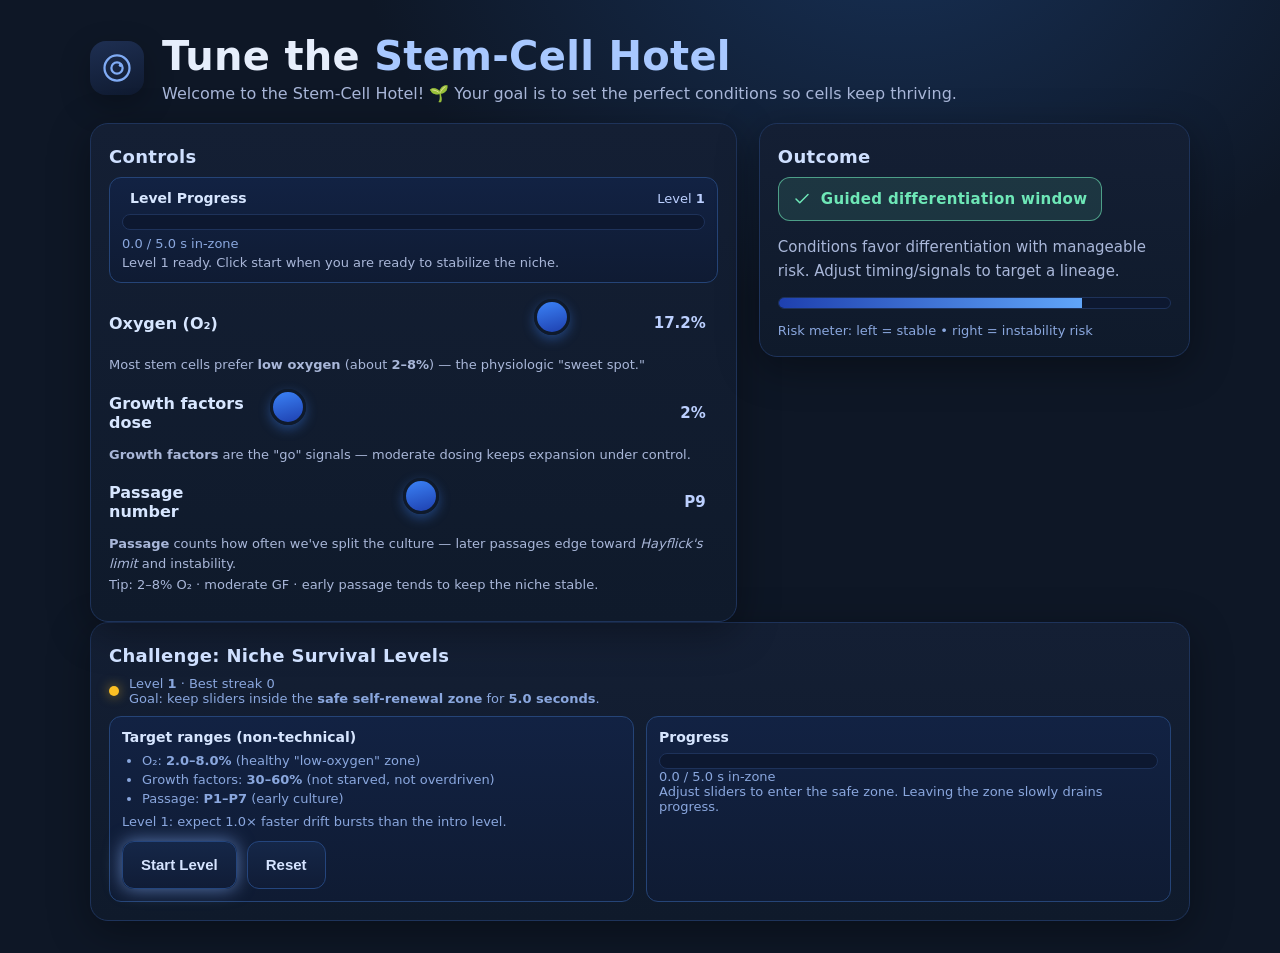
==== commit 886b15c6: "Update index.html" ====
--- a/stem-cell-game/index.html
+++ b/stem-cell-game/index.html
@@ -186,6 +186,21 @@
     <div class="grid">
       <section class="card" aria-labelledby="controls">
         <h2 id="controls">Controls</h2>
+        
+        <!-- Progress bar moved to top of controls -->
+        <div style="background:linear-gradient(180deg,#122243,#0f1b33);border:1px solid #254477;border-radius:12px;padding:12px;margin-bottom:16px">
+          <div style="display:flex;align-items:center;justify-content:space-between;margin-bottom:8px">
+            <h3 style="margin:0;font-size:14px;color:#d7e6ff;display:flex;align-items:center;gap:8px">
+              <span class="dot" id="liveDot"></span>
+              Level Progress
+            </h3>
+            <div class="small" style="color:#bcd0ff">Level <strong id="levelLabel">1</strong></div>
+          </div>
+          <div class="progress" aria-label="challenge progress"><div class="pbar" id="pbar"></div></div>
+          <div class="small" id="ptime" style="margin-top:6px">0.0 / 5.0 s in-zone</div>
+          <div class="small" id="statusNote" style="margin-top:4px;color:var(--muted)">Click "Start Level" below to begin.</div>
+        </div>
+        
         <div class="row">
           <div class="label">Oxygen (O₂)</div>
           <div class="slider-container">
